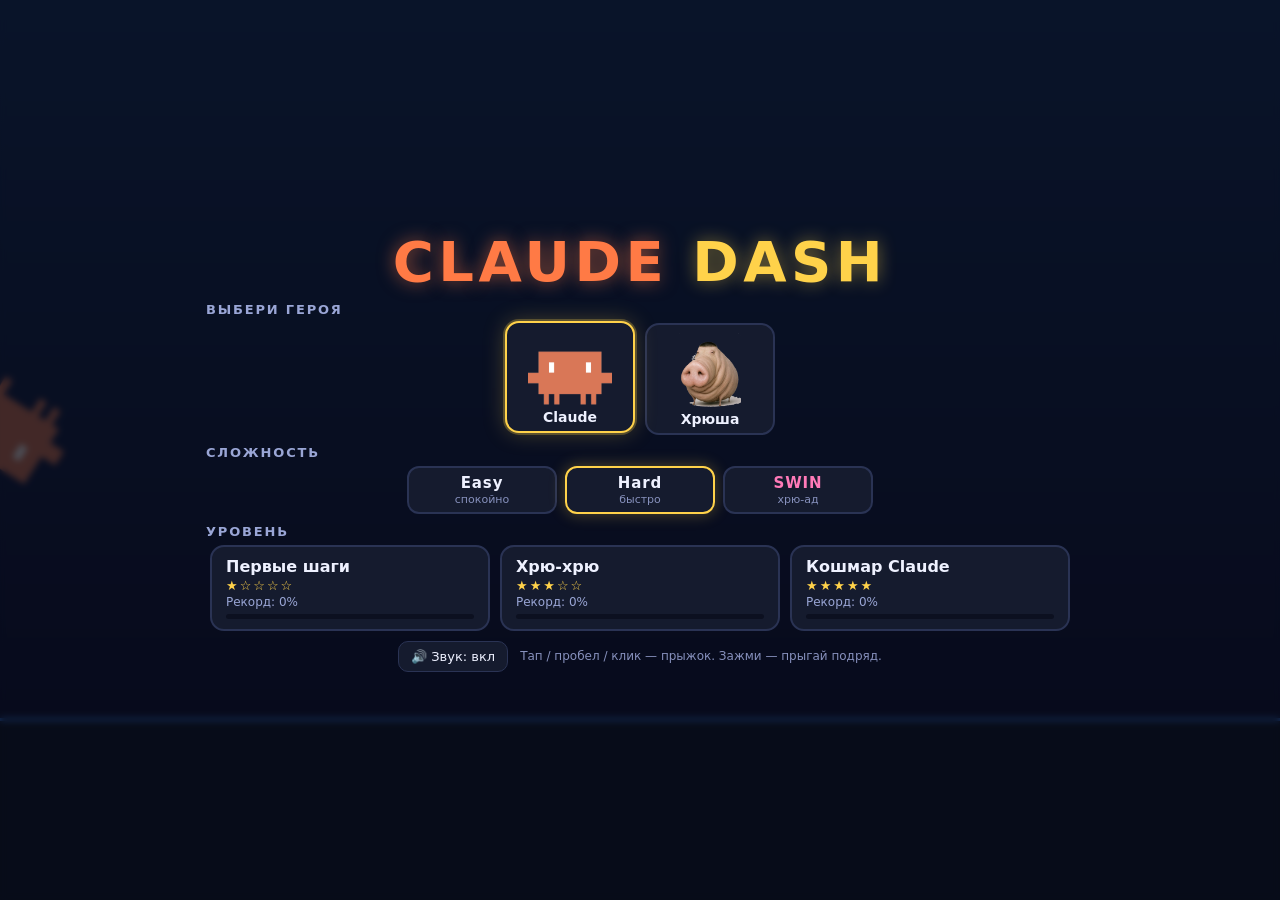
==== index.html @ 76651ed3 "deploy: 74cd31fd550b08918efb8d61b90223d0664f4975" ====
<!doctype html>
<html lang="ru">
<head>
<meta charset="utf-8">
<meta name="viewport" content="width=device-width,initial-scale=1,maximum-scale=1,user-scalable=no,viewport-fit=cover">
<meta name="theme-color" content="#0b0f1a">
<title>Claude Dash</title>
<link rel="stylesheet" href="style.css">
</head>
<body>
<canvas id="c"></canvas>

<button id="btnPause" class="hidden" aria-label="Пауза">❚❚</button>

<section id="menu" class="screen">
  <div class="menu-inner">
    <h1 class="title"><span>CLAUDE</span> <span class="dash">DASH</span></h1>

    <div class="block">
      <h2>Выбери героя</h2>
      <div id="chars" class="chars"></div>
    </div>

    <div class="block">
      <h2>Сложность</h2>
      <div id="diffs" class="diffs"></div>
    </div>

    <div class="block">
      <h2>Уровень</h2>
      <div id="levels" class="levels"></div>
    </div>

    <div class="foot">
      <button id="btnSound" class="small">🔊 Звук: вкл</button>
      <span class="hint">Тап / пробел / клик — прыжок. Зажми — прыгай подряд.</span>
    </div>
  </div>
</section>

<section id="pause" class="screen hidden">
  <div class="card">
    <h2>Пауза</h2>
    <button id="btnResume" class="big">▶ Продолжить</button>
    <button id="btnRestart" class="big alt">↻ Заново</button>
    <button id="btnMenu" class="big alt">☰ В меню</button>
  </div>
</section>

<section id="win" class="screen hidden">
  <div class="card">
    <h2>Уровень пройден!</h2>
    <p id="winStats"></p>
    <img id="winImg" alt="">
    <button id="btnAgain" class="big">↻ Ещё раз</button>
    <button id="btnNext" class="big alt">Следующий ▶</button>
    <button id="btnMenu2" class="big alt">☰ В меню</button>
  </div>
</section>

<script src="core.js"></script>
<script src="game.js"></script>
</body>
</html>
---- style.css ----
:root { --bg: #0b0f1a; --accent: #ff7a45; --accent2: #ffd24a; --card: #151b2e; --line: #2a3354; --text: #eef1ff; }
* { box-sizing: border-box; -webkit-tap-highlight-color: transparent; -webkit-user-select: none; user-select: none; }
html, body { margin: 0; height: 100%; background: var(--bg); color: var(--text); overflow: hidden; touch-action: none;
  font-family: system-ui, -apple-system, "Segoe UI", Roboto, sans-serif; }
canvas { position: fixed; inset: 0; width: 100%; height: 100%; display: block; }
.hidden { display: none !important; }

.screen { position: fixed; inset: 0; display: flex; align-items: center; justify-content: center; z-index: 5; }
#menu { background: rgba(8, 11, 22, .72); backdrop-filter: blur(3px); overflow-y: auto; align-items: flex-start; }
.menu-inner { width: min(900px, 100%); padding: max(12px, env(safe-area-inset-top)) max(16px, env(safe-area-inset-right)) 16px max(16px, env(safe-area-inset-left)); margin: auto; }

.title { margin: 4px 0 8px; text-align: center; font-size: clamp(30px, 8vh, 56px); letter-spacing: .08em; font-weight: 900; }
.title span:first-child { color: var(--accent); text-shadow: 0 0 18px rgba(255, 122, 69, .55); }
.title .dash { color: var(--accent2); text-shadow: 0 0 18px rgba(255, 210, 74, .45); }
h2 { margin: 0 0 6px; font-size: 13px; letter-spacing: .14em; text-transform: uppercase; color: #9aa6d6; }
.block { margin-bottom: 10px; }

.chars, .levels, .diffs { display: flex; gap: 10px; justify-content: center; flex-wrap: wrap; }
.char, .level { background: var(--card); border: 2px solid var(--line); border-radius: 14px; color: var(--text); cursor: pointer;
  font: inherit; transition: transform .12s, border-color .12s, box-shadow .12s; }
.char { width: 130px; padding: 8px 6px 6px; display: flex; flex-direction: column; align-items: center; gap: 4px; }
.char .pic { width: 84px; height: 74px; display: flex; align-items: flex-end; justify-content: center; }
.char img { max-width: 100%; max-height: 100%; image-rendering: auto; pointer-events: none; }
.char b { font-size: 14px; }
.char.sel { border-color: var(--accent2); box-shadow: 0 0 0 2px rgba(255, 210, 74, .25), 0 0 22px rgba(255, 210, 74, .25); transform: translateY(-2px); }
.level { min-width: 180px; padding: 10px 14px; text-align: left; flex: 1 1 180px; max-width: 280px; }
.level:active, .char:active, .big:active, .small:active { transform: scale(.97); }
.level .nm { font-weight: 800; font-size: 16px; }
.level .st { color: var(--accent2); font-size: 13px; letter-spacing: 2px; margin: 2px 0; }
.level .best { font-size: 12px; color: #9aa6d6; }
.level .bar { height: 5px; background: #0c1020; border-radius: 3px; overflow: hidden; margin-top: 5px; }
.level .bar i { display: block; height: 100%; background: linear-gradient(90deg, var(--accent), var(--accent2)); }
.level:hover, .char:hover { border-color: var(--accent); }

.foot { display: flex; gap: 12px; align-items: center; justify-content: center; flex-wrap: wrap; margin-top: 4px; }
.hint { font-size: 12px; color: #8791bd; }
button { font-family: inherit; }
.small { background: var(--card); border: 1px solid var(--line); color: var(--text); border-radius: 10px; padding: 7px 12px; font-size: 13px; cursor: pointer; }

#pause, #win { background: rgba(5, 8, 18, .66); }
.card { background: var(--card); border: 2px solid var(--line); border-radius: 18px; padding: 18px 22px; width: min(340px, 90vw); text-align: center;
  display: flex; flex-direction: column; gap: 10px; max-height: 96vh; overflow-y: auto; }
.card h2 { font-size: 20px; color: var(--accent2); letter-spacing: .06em; margin: 0; }
.card p { margin: 0; color: #c8d0f5; font-size: 14px; }
#winImg { height: 70px; object-fit: contain; align-self: center; animation: hop .6s ease-in-out infinite alternate; }
@keyframes hop { to { transform: translateY(-14px) rotate(12deg); } }
.big { background: linear-gradient(180deg, #ff9160, var(--accent)); border: 0; border-radius: 12px; padding: 12px; font-size: 17px; font-weight: 800;
  color: #25110a; cursor: pointer; }
.big.alt { background: #222b49; color: var(--text); border: 1px solid var(--line); font-weight: 600; }

#btnPause { position: fixed; z-index: 4; top: max(8px, env(safe-area-inset-top)); right: max(10px, env(safe-area-inset-right));
  width: 44px; height: 44px; border-radius: 50%; border: 2px solid rgba(255, 255, 255, .35); background: rgba(0, 0, 0, .35);
  color: #fff; font-size: 16px; cursor: pointer; }

@media (max-height: 460px) {
  .title { font-size: 26px; margin: 0 0 4px; }
  .char { width: 104px; padding: 4px; } .char .pic { width: 60px; height: 50px; }
  .level { padding: 6px 10px; min-width: 150px; } .block { margin-bottom: 6px; } .hint { display: none; }
}

.diffs { display: flex; gap: 8px; justify-content: center; }
.diff { flex: 1 1 0; max-width: 150px; background: var(--card); border: 2px solid var(--line); border-radius: 12px; color: var(--text); cursor: pointer;
  padding: 6px 8px; display: flex; flex-direction: column; align-items: center; gap: 1px; font: inherit; transition: transform .12s, border-color .12s; }
.diff b { font-size: 15px; letter-spacing: .06em; }
.diff span { font-size: 11px; color: #8791bd; }
.diff:active { transform: scale(.97); }
.diff.d-easy.sel { border-color: #5ee08a; box-shadow: 0 0 16px rgba(94, 224, 138, .3); }
.diff.d-hard.sel { border-color: var(--accent2); box-shadow: 0 0 16px rgba(255, 210, 74, .3); }
.diff.d-swin.sel { border-color: #ff4d9a; box-shadow: 0 0 18px rgba(255, 77, 154, .45); }
.diff.d-swin b { color: #ff7ab8; }
@media (max-height: 460px) { .diff { padding: 3px 6px; } .diff span { display: none; } }
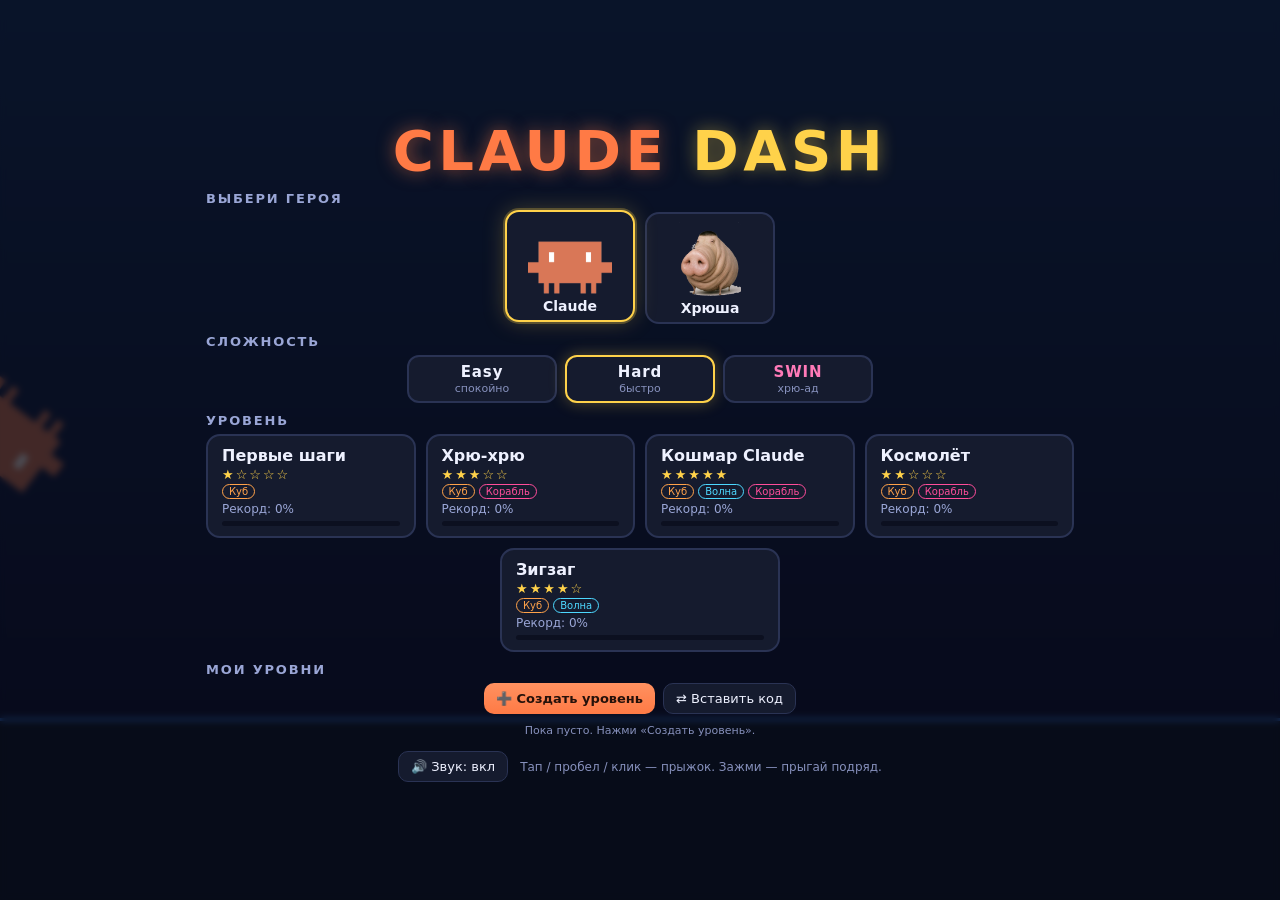
==== commit 426678b3: "deploy: df4e69ea50c8f1791fc9c50c0a81e924074bea92" ====
--- a/index.html
+++ b/index.html
@@ -31,10 +31,51 @@
       <div id="levels" class="levels"></div>
     </div>
 
+    <div class="block">
+      <h2>Мои уровни</h2>
+      <div class="cbtns">
+        <button id="btnNew" class="small go">➕ Создать уровень</button>
+        <button id="btnImport" class="small">⇄ Вставить код</button>
+      </div>
+      <div id="customList" class="clist"></div>
+    </div>
+
     <div class="foot">
       <button id="btnSound" class="small">🔊 Звук: вкл</button>
       <span class="hint">Тап / пробел / клик — прыжок. Зажми — прыгай подряд.</span>
     </div>
+  </div>
+</section>
+
+<section id="editor" class="hidden">
+  <div class="edtop">
+    <button id="edBack" class="small" aria-label="Назад">←</button>
+    <input id="edName" type="text" maxlength="24" placeholder="Название" autocomplete="off">
+    <button id="edDiff" class="small">Тест: Hard</button>
+    <button id="edTest" class="small go">▶ Тест</button>
+    <button id="edSave" class="small">💾 Сохранить</button>
+    <button id="edCode" class="small">⇄ Код</button>
+  </div>
+  <div id="edCodePanel" class="codepanel hidden">
+    <p>Код уровня. Скопируй, чтобы поделиться, или вставь чужой и нажми «Загрузить».</p>
+    <textarea id="edCodeText" rows="4" spellcheck="false"></textarea>
+    <div class="cbtns">
+      <button id="edCopy" class="small go">Копировать</button>
+      <button id="edLoad" class="small">Загрузить</button>
+      <button id="edCodeClose" class="small">Закрыть</button>
+    </div>
+    <div id="edCodeMsg" class="hint"></div>
+  </div>
+  <div class="edbottom">
+    <div class="edbar">
+      <button id="edLeft" class="small">◀</button>
+      <input id="edScroll" type="range" min="0" max="100" step="0.5" value="0" aria-label="Прокрутка уровня">
+      <button id="edRight" class="small">▶</button>
+      <button id="edLenMinus" class="small">−20</button>
+      <span id="edInfo" class="hint"></span>
+      <button id="edLenPlus" class="small">+20</button>
+    </div>
+    <div id="edTools" class="tools"></div>
   </div>
 </section>
 
--- a/style.css
+++ b/style.css
@@ -69,3 +69,42 @@
 .diff.d-swin.sel { border-color: #ff4d9a; box-shadow: 0 0 18px rgba(255, 77, 154, .45); }
 .diff.d-swin b { color: #ff7ab8; }
 @media (max-height: 460px) { .diff { padding: 3px 6px; } .diff span { display: none; } }
+
+/* ---- modes, custom levels ---- */
+.level .modes { display: flex; gap: 4px; flex-wrap: wrap; margin: 2px 0 3px; }
+.level .modes i { font-style: normal; font-size: 10px; padding: 1px 6px; border-radius: 8px; border: 1px solid currentColor; }
+.m-cube { color: #ffa24a; } .m-ship { color: #ff4d9a; } .m-wave { color: #4dd8ff; }
+.cbtns { display: flex; gap: 8px; justify-content: center; flex-wrap: wrap; margin-bottom: 6px; }
+.small.go { background: linear-gradient(180deg, #ff9160, var(--accent)); border: 0; color: #25110a; font-weight: 800; }
+.small.del { color: #ff8a9a; }
+.clist { display: flex; flex-direction: column; gap: 6px; max-width: 560px; margin: 0 auto; }
+.crow { display: flex; align-items: center; gap: 6px; background: var(--card); border: 1px solid var(--line); border-radius: 12px; padding: 6px 8px; }
+.cname { flex: 1; min-width: 0; display: flex; flex-direction: column; }
+.cname b { font-size: 14px; overflow: hidden; text-overflow: ellipsis; white-space: nowrap; }
+.cname span, .empty { font-size: 11px; color: #8791bd; }
+.empty { text-align: center; padding: 4px; }
+
+#editor { position: fixed; inset: 0; z-index: 6; pointer-events: none; }
+#editor > * { pointer-events: auto; }
+.edtop { position: absolute; top: 0; left: 0; right: 0; display: flex; gap: 6px; align-items: center; background: rgba(8, 11, 22, .82);
+  padding: 6px max(8px, env(safe-area-inset-right)) 6px max(8px, env(safe-area-inset-left)); overflow-x: auto; }
+.edtop .small { white-space: nowrap; flex: none; }
+#edName { flex: 1 1 120px; min-width: 90px; background: #0c1020; border: 1px solid var(--line); color: var(--text); border-radius: 8px; padding: 7px 9px; font: inherit; font-size: 14px;
+  -webkit-user-select: text; user-select: text; }
+.edbottom { position: absolute; left: 0; right: 0; bottom: 0; height: 84px; background: rgba(8, 11, 22, .9); display: flex; flex-direction: column;
+  padding: 0 max(8px, env(safe-area-inset-right)) 0 max(8px, env(safe-area-inset-left)); }
+.edbar { height: 32px; display: flex; align-items: center; gap: 6px; }
+.edbar .small { padding: 3px 9px; flex: none; }
+#edScroll { flex: 1; min-width: 60px; accent-color: var(--accent); }
+.tools { height: 52px; display: flex; gap: 6px; overflow-x: auto; padding-bottom: 4px; }
+.tool { flex: none; min-width: 58px; background: var(--card); border: 2px solid var(--line); border-radius: 10px; color: var(--text); display: flex; flex-direction: column;
+  align-items: center; justify-content: center; font: inherit; cursor: pointer; padding: 0 6px; }
+.tool b { font-size: 17px; line-height: 1; } .tool span { font-size: 9px; color: #8791bd; }
+.tool.sel { border-color: var(--accent2); box-shadow: 0 0 12px rgba(255, 210, 74, .3); }
+.tool.t-cube b { color: #ffa24a; } .tool.t-ship b { color: #ff4d9a; } .tool.t-wave b { color: #4dd8ff; }
+.codepanel { position: absolute; top: 52px; left: 50%; transform: translateX(-50%); width: min(520px, 94vw); background: var(--card); border: 2px solid var(--line);
+  border-radius: 14px; padding: 10px; display: flex; flex-direction: column; gap: 8px; }
+.codepanel p { margin: 0; font-size: 12px; color: #c8d0f5; }
+.codepanel textarea { width: 100%; background: #0c1020; color: var(--text); border: 1px solid var(--line); border-radius: 8px; padding: 6px; font: 11px monospace;
+  -webkit-user-select: text; user-select: text; resize: none; }
+@media (max-height: 460px) { .level .modes { display: none; } }
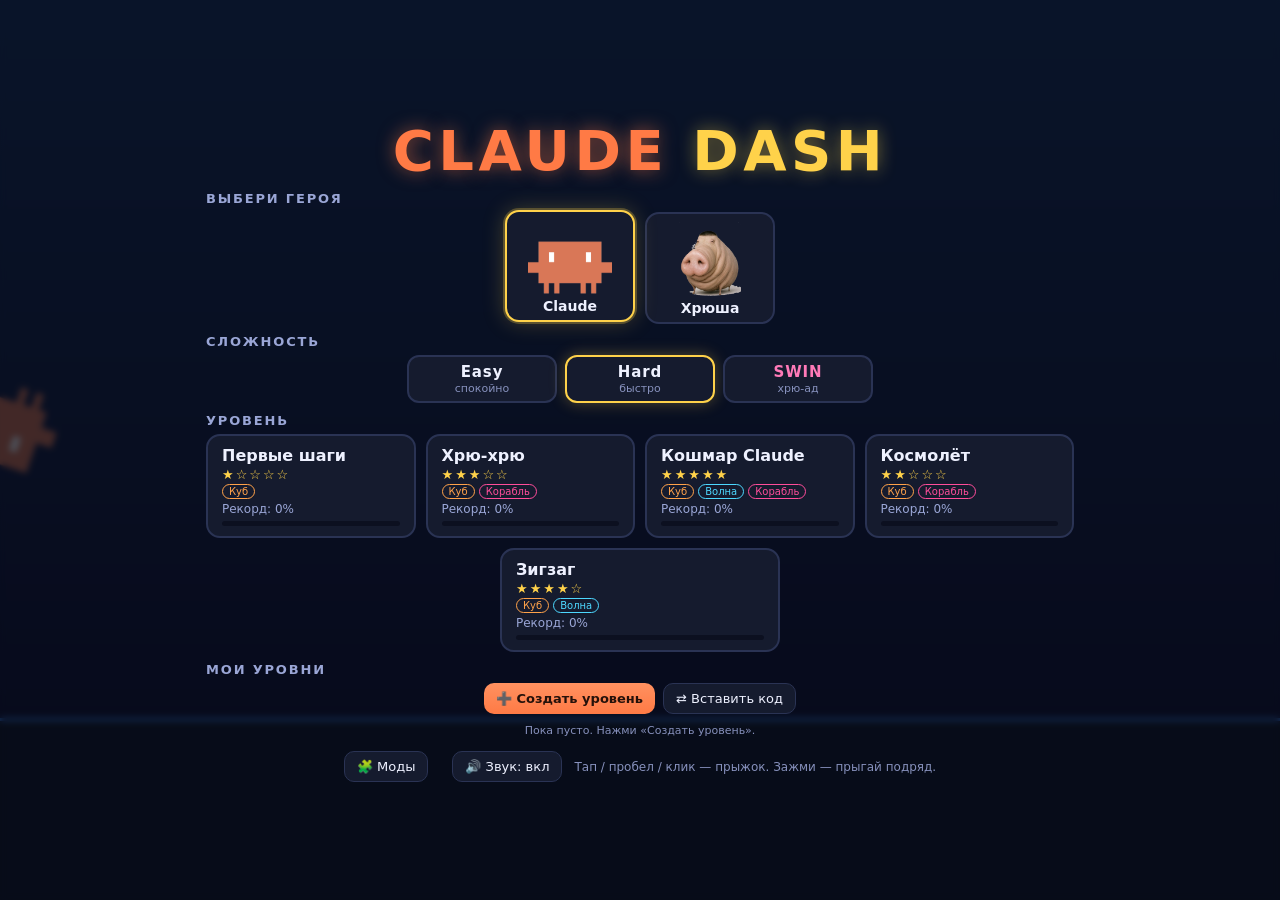
==== commit 68cb818b: "deploy: 47993f1d11a52de9e074f2f79384eb05094ebdf3" ====
--- a/index.html
+++ b/index.html
@@ -40,12 +40,40 @@
       <div id="customList" class="clist"></div>
     </div>
 
+    <div id="modLevelsBlock" class="block hidden">
+      <h2>Уровни из модов</h2>
+      <div id="modLevels" class="clist"></div>
+    </div>
+
     <div class="foot">
+      <button id="btnMods" class="small">🧩 Моды</button>
+      <span id="modButtons" class="cbtns" style="margin:0"></span>
       <button id="btnSound" class="small">🔊 Звук: вкл</button>
       <span class="hint">Тап / пробел / клик — прыжок. Зажми — прыгай подряд.</span>
     </div>
   </div>
 </section>
+
+<section id="mods" class="screen hidden">
+  <div class="card modcard">
+    <div class="mhead"><h2>Моды</h2><button id="modClose" class="small">← Назад</button></div>
+    <p class="warn">Мод — это код. Он выполняется внутри игры и может менять её как угодно. Ставь только те моды, которым доверяешь. Описание API: docs/MODDING.md в репозитории.</p>
+    <div id="modList" class="mlist"></div>
+    <h2>Добавить мод</h2>
+    <textarea id="modSrc" rows="5" spellcheck="false" placeholder="Вставь код мода: ClaudeDash.register({ ... })"></textarea>
+    <div class="cbtns">
+      <button id="modInstall" class="small go">Установить код</button>
+      <button id="modFileBtn" class="small">Из файла…</button>
+      <input id="modFile" type="file" accept=".js,text/javascript,application/javascript" hidden>
+    </div>
+    <div class="urlrow"><input id="modUrl" type="url" placeholder="https://…/mod.js" autocomplete="off"><button id="modUrlBtn" class="small">Скачать</button></div>
+    <div id="modMsg" class="hint"></div>
+    <h2>Примеры</h2>
+    <div id="modExamples" class="mlist"></div>
+  </div>
+</section>
+
+<div id="toast" class="toast hidden"></div>
 
 <section id="editor" class="hidden">
   <div class="edtop">
@@ -100,6 +128,8 @@
 </section>
 
 <script src="core.js"></script>
+<script src="mods.js"></script>
+<script src="examples.js"></script>
 <script src="game.js"></script>
 </body>
 </html>
--- a/style.css
+++ b/style.css
@@ -108,3 +108,20 @@
 .codepanel textarea { width: 100%; background: #0c1020; color: var(--text); border: 1px solid var(--line); border-radius: 8px; padding: 6px; font: 11px monospace;
   -webkit-user-select: text; user-select: text; resize: none; }
 @media (max-height: 460px) { .level .modes { display: none; } }
+
+/* ---- mods ---- */
+.modcard { width: min(600px, 94vw); text-align: left; gap: 8px; }
+.mhead { display: flex; justify-content: space-between; align-items: center; }
+.warn { font-size: 12px; color: #ffcf7a; background: rgba(255, 180, 60, .08); border: 1px solid rgba(255, 180, 60, .3); border-radius: 10px; padding: 7px 10px; }
+.mlist { display: flex; flex-direction: column; gap: 6px; }
+.mrow { display: flex; align-items: center; gap: 6px; background: #0f1426; border: 1px solid var(--line); border-radius: 10px; padding: 6px 8px; }
+.mrow.off { opacity: .6; }
+.minfo { flex: 1; min-width: 0; display: flex; flex-direction: column; gap: 1px; }
+.minfo b { font-size: 14px; } .minfo span { font-size: 11px; color: #9aa6d6; overflow-wrap: anywhere; }
+.minfo em { font-size: 11px; font-style: normal; color: #5ee08a; } .minfo em.bad { color: #ff8a9a; overflow-wrap: anywhere; }
+.small:disabled { opacity: .5; cursor: default; }
+.modcard textarea, .urlrow input { width: 100%; background: #0c1020; color: var(--text); border: 1px solid var(--line); border-radius: 8px; padding: 7px; font: 12px monospace;
+  -webkit-user-select: text; user-select: text; resize: vertical; }
+.urlrow { display: flex; gap: 6px; } .urlrow input { font: 13px system-ui, sans-serif; }
+.toast { position: fixed; left: 50%; bottom: 18px; transform: translateX(-50%); background: rgba(20, 26, 48, .96); border: 1px solid var(--line); color: var(--text);
+  border-radius: 12px; padding: 9px 14px; font-size: 13px; z-index: 20; max-width: 90vw; pointer-events: none; }
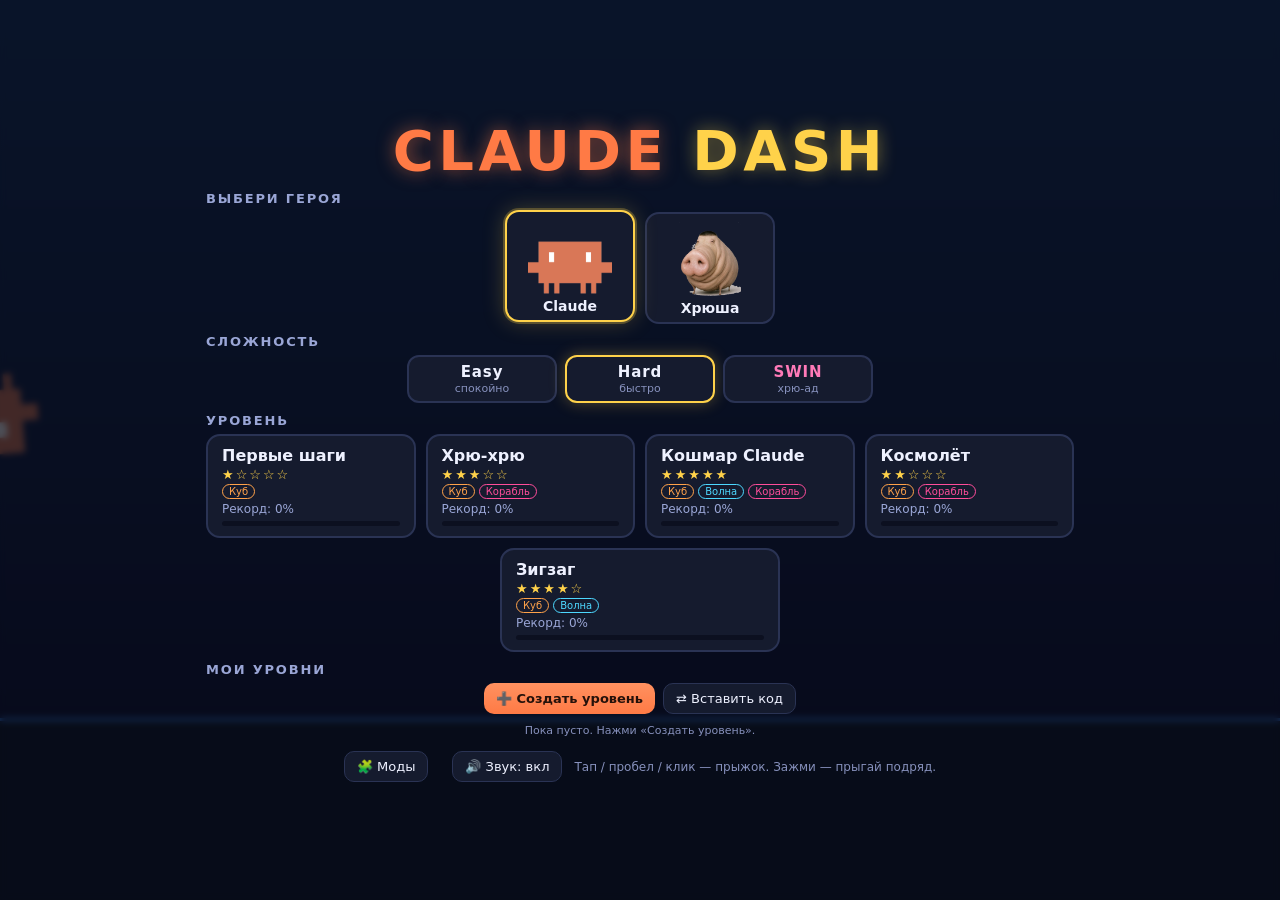
==== commit bc5eae1b: "deploy: 941afdf13a1553f47e518d3045aea25e67c40633" ====
--- a/index.html
+++ b/index.html
@@ -73,6 +73,14 @@
   </div>
 </section>
 
+<section id="modMenu" class="screen hidden">
+  <div class="card modcard">
+    <div class="mhead"><h2 id="modMenuTitle"></h2><button id="modMenuClose" class="small">← Назад</button></div>
+    <div id="modMenuBody" class="mui"></div>
+  </div>
+</section>
+
+<div id="modPanels" class="modpanels"></div>
 <div id="toast" class="toast hidden"></div>
 
 <section id="editor" class="hidden">
@@ -113,6 +121,7 @@
     <button id="btnResume" class="big">▶ Продолжить</button>
     <button id="btnRestart" class="big alt">↻ Заново</button>
     <button id="btnMenu" class="big alt">☰ В меню</button>
+    <div id="pauseExtra" class="pauseextra"></div>
   </div>
 </section>
 
@@ -129,6 +138,7 @@
 
 <script src="core.js"></script>
 <script src="mods.js"></script>
+<script src="modui.js"></script>
 <script src="examples.js"></script>
 <script src="game.js"></script>
 </body>
--- a/style.css
+++ b/style.css
@@ -125,3 +125,39 @@
 .urlrow { display: flex; gap: 6px; } .urlrow input { font: 13px system-ui, sans-serif; }
 .toast { position: fixed; left: 50%; bottom: 18px; transform: translateX(-50%); background: rgba(20, 26, 48, .96); border: 1px solid var(--line); color: var(--text);
   border-radius: 12px; padding: 9px 14px; font-size: 13px; z-index: 20; max-width: 90vw; pointer-events: none; }
+
+/* ---- mod UI (menus, panels) ---- */
+.pauseextra { display: flex; flex-direction: column; gap: 10px; }
+#modMenuBody { max-height: 64vh; overflow-y: auto; display: flex; flex-direction: column; gap: 8px; padding-right: 2px; }
+.mui-heading { margin: 4px 0 0; font-size: 13px; letter-spacing: .1em; text-transform: uppercase; color: #9aa6d6; }
+.mui-text { margin: 0; font-size: 13px; color: #c8d0f5; white-space: pre-wrap; overflow-wrap: anywhere; }
+.mui-sep { border: 0; border-top: 1px solid var(--line); margin: 2px 0; width: 100%; }
+.mui-image { align-self: center; max-width: 100%; object-fit: contain; }
+.mui-field { display: flex; flex-direction: column; gap: 4px; }
+.mui-label { font-size: 12px; color: #c8d0f5; }
+.mui-field input[type=text], .mui-field select, .mui-field textarea { width: 100%; background: #0c1020; color: var(--text); border: 1px solid var(--line); border-radius: 8px;
+  padding: 7px 9px; font: inherit; font-size: 14px; -webkit-user-select: text; user-select: text; }
+.mui-field input[type=range] { width: 100%; accent-color: var(--accent); }
+.mui-toggle { display: flex; align-items: center; justify-content: space-between; gap: 10px; cursor: pointer; }
+.mui-toggle input { position: absolute; opacity: 0; pointer-events: none; }
+.mui-switch { width: 40px; height: 22px; border-radius: 11px; background: #2a3354; position: relative; flex: none; transition: background .15s; }
+.mui-switch::after { content: ""; position: absolute; top: 3px; left: 3px; width: 16px; height: 16px; border-radius: 50%; background: #fff; transition: transform .15s; }
+.mui-toggle input:checked + .mui-switch { background: var(--accent); }
+.mui-toggle input:checked + .mui-switch::after { transform: translateX(18px); }
+.mui-toggle input:focus-visible + .mui-switch { outline: 2px solid var(--accent2); }
+.mui-row { display: flex; gap: 8px; flex-wrap: wrap; align-items: flex-end; } .mui-row > * { flex: 1 1 120px; min-width: 0; }
+.mui-button { align-self: flex-start; }
+.mui-progress { height: 8px; background: #0c1020; border-radius: 4px; overflow: hidden; } .mui-progress i { display: block; height: 100%; background: linear-gradient(90deg, var(--accent), var(--accent2)); }
+.mui-list { display: flex; flex-direction: column; gap: 6px; }
+.mui-lrow { display: flex; align-items: center; gap: 6px; background: #0f1426; border: 1px solid var(--line); border-radius: 10px; padding: 6px 8px; }
+.mui-linfo { flex: 1; min-width: 0; display: flex; flex-direction: column; } .mui-linfo b { font-size: 14px; } .mui-linfo span { font-size: 11px; color: #9aa6d6; overflow-wrap: anywhere; }
+.mui-empty { font-size: 12px; color: #8791bd; text-align: center; padding: 4px; }
+.mui-err { font-size: 12px; color: #ff8a9a; }
+.modpanels { position: fixed; inset: 0; pointer-events: none; z-index: 3; }
+.mpanel { position: absolute; max-width: min(320px, 70vw); background: rgba(8, 11, 22, .6); border: 1px solid rgba(255, 255, 255, .15); border-radius: 10px; padding: 6px 9px;
+  display: flex; flex-direction: column; gap: 4px; font-size: 12px; }
+.mpanel.ia { pointer-events: auto; }
+.mpanel .mui-text { font-size: 12px; } .mpanel .mui-heading { font-size: 11px; margin: 0; }
+.mpanel.p-top-left { top: 40px; left: max(8px, env(safe-area-inset-left)); } .mpanel.p-top-right { top: 60px; right: max(8px, env(safe-area-inset-right)); }
+.mpanel.p-bottom-left { bottom: 8px; left: max(8px, env(safe-area-inset-left)); } .mpanel.p-bottom-right { bottom: 8px; right: max(8px, env(safe-area-inset-right)); }
+.mpanel.p-top { top: 36px; left: 50%; transform: translateX(-50%); } .mpanel.p-bottom { bottom: 8px; left: 50%; transform: translateX(-50%); }
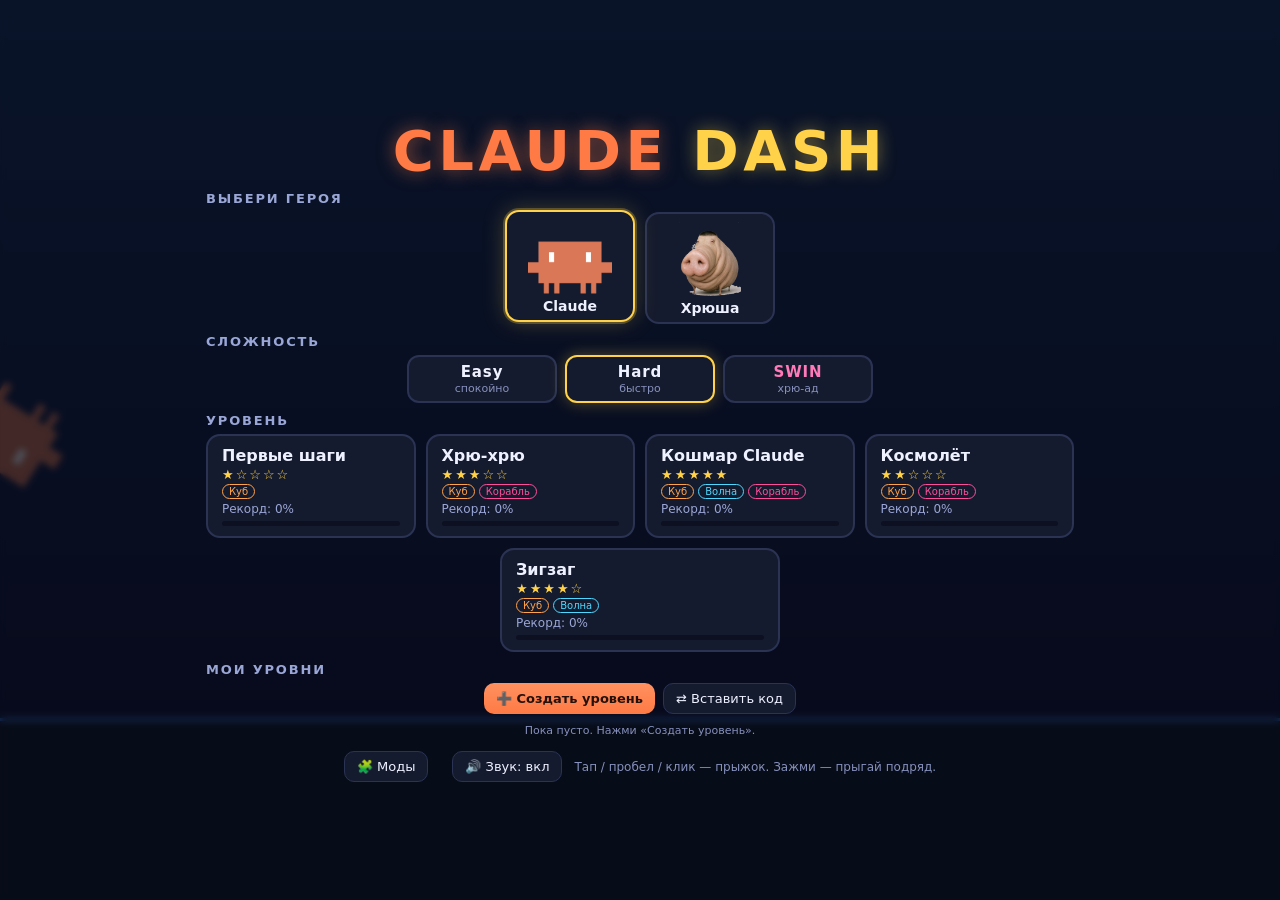
==== commit 2606be61: "deploy: 68223c3b7a2e927569823860e23bb1a7bb17b6cd" ====
--- a/index.html
+++ b/index.html
@@ -14,6 +14,7 @@
 
 <section id="menu" class="screen">
   <div class="menu-inner">
+    <div id="safeBanner" class="safebanner hidden">Безопасный режим: моды выключены</div>
     <h1 class="title"><span>CLAUDE</span> <span class="dash">DASH</span></h1>
 
     <div class="block">
@@ -58,6 +59,7 @@
   <div class="card modcard">
     <div class="mhead"><h2>Моды</h2><button id="modClose" class="small">← Назад</button></div>
     <p class="warn">Мод — это код. Он выполняется внутри игры и может менять её как угодно. Ставь только те моды, которым доверяешь. Описание API: docs/MODDING.md в репозитории.</p>
+    <div id="safeNote" class="warn hidden">Безопасный режим: моды сейчас не работают. Здесь можно выключить или удалить сломанный мод, потом запусти игру обычным способом.</div>
     <div id="modList" class="mlist"></div>
     <h2>Добавить мод</h2>
     <textarea id="modSrc" rows="5" spellcheck="false" placeholder="Вставь код мода: ClaudeDash.register({ ... })"></textarea>
--- a/style.css
+++ b/style.css
@@ -135,7 +135,7 @@
 .mui-image { align-self: center; max-width: 100%; object-fit: contain; }
 .mui-field { display: flex; flex-direction: column; gap: 4px; }
 .mui-label { font-size: 12px; color: #c8d0f5; }
-.mui-field input[type=text], .mui-field select, .mui-field textarea { width: 100%; background: #0c1020; color: var(--text); border: 1px solid var(--line); border-radius: 8px;
+.mui-field input[type=text], .mui-field input[type=password], .mui-field select, .mui-field textarea { width: 100%; background: #0c1020; color: var(--text); border: 1px solid var(--line); border-radius: 8px;
   padding: 7px 9px; font: inherit; font-size: 14px; -webkit-user-select: text; user-select: text; }
 .mui-field input[type=range] { width: 100%; accent-color: var(--accent); }
 .mui-toggle { display: flex; align-items: center; justify-content: space-between; gap: 10px; cursor: pointer; }
@@ -161,3 +161,5 @@
 .mpanel.p-top-left { top: 40px; left: max(8px, env(safe-area-inset-left)); } .mpanel.p-top-right { top: 60px; right: max(8px, env(safe-area-inset-right)); }
 .mpanel.p-bottom-left { bottom: 8px; left: max(8px, env(safe-area-inset-left)); } .mpanel.p-bottom-right { bottom: 8px; right: max(8px, env(safe-area-inset-right)); }
 .mpanel.p-top { top: 36px; left: 50%; transform: translateX(-50%); } .mpanel.p-bottom { bottom: 8px; left: 50%; transform: translateX(-50%); }
+
+.safebanner { text-align: center; font-size: 12px; font-weight: 700; color: #ffcf7a; background: rgba(255, 180, 60, .12); border: 1px solid rgba(255, 180, 60, .4); border-radius: 10px; padding: 5px 10px; margin: 2px auto 6px; max-width: 360px; }
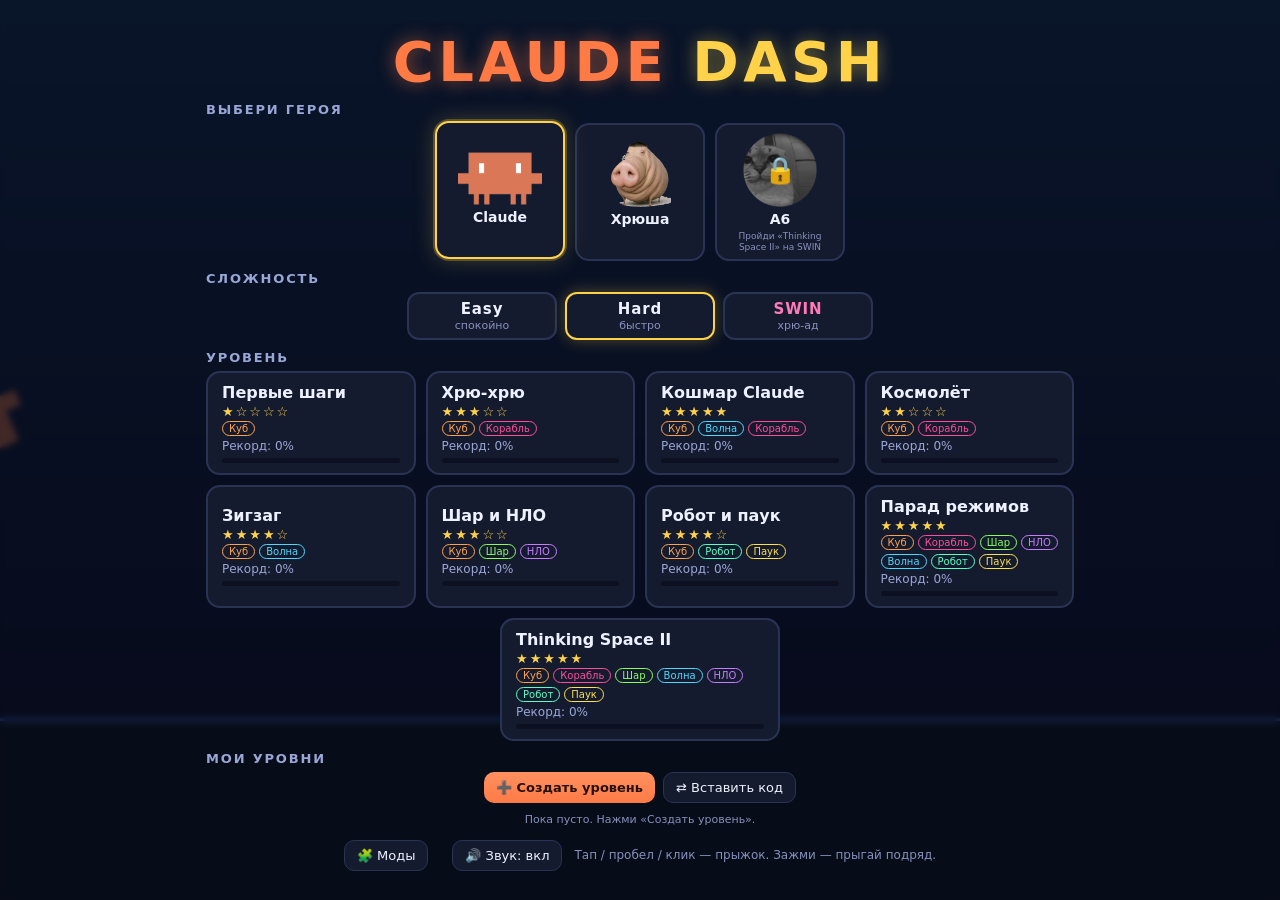
==== commit 6235b91b: "deploy: 19a792ccf23a9fcd1aa9dba20b4eab84f4658ab2" ====
--- a/index.html
+++ b/index.html
@@ -131,6 +131,11 @@
   <div class="card">
     <h2>Уровень пройден!</h2>
     <p id="winStats"></p>
+    <div id="winUnlock" class="unlock hidden">
+      <img id="unlockImg" alt="">
+      <div class="uinfo"><b>🔓 Открыт новый скин!</b><span id="unlockName"></span></div>
+      <button id="btnWear" class="small go">Надеть</button>
+    </div>
     <img id="winImg" alt="">
     <button id="btnAgain" class="big">↻ Ещё раз</button>
     <button id="btnNext" class="big alt">Следующий ▶</button>
--- a/style.css
+++ b/style.css
@@ -163,3 +163,16 @@
 .mpanel.p-top { top: 36px; left: 50%; transform: translateX(-50%); } .mpanel.p-bottom { bottom: 8px; left: 50%; transform: translateX(-50%); }
 
 .safebanner { text-align: center; font-size: 12px; font-weight: 700; color: #ffcf7a; background: rgba(255, 180, 60, .12); border: 1px solid rgba(255, 180, 60, .4); border-radius: 10px; padding: 5px 10px; margin: 2px auto 6px; max-width: 360px; }
+
+.m-ball { color: #8aff5a; } .m-ufo { color: #c77dff; } .m-robot { color: #5affc4; } .m-spider { color: #ffe14a; }
+.tool.t-ball b { color: #8aff5a; } .tool.t-ufo b { color: #c77dff; } .tool.t-robot b { color: #5affc4; } .tool.t-spider b { color: #ffe14a; }
+
+/* ---- locked skins, unlock banner ---- */
+.char .pic { position: relative; }
+.char.locked img { filter: grayscale(1) brightness(.55); }
+.char .lock { position: absolute; inset: 0; display: flex; align-items: center; justify-content: center; font-size: 26px; }
+.char small { font-size: 9px; line-height: 1.2; color: #8791bd; max-width: 112px; text-align: center; }
+.char.locked { cursor: help; }
+.unlock { display: flex; align-items: center; gap: 10px; background: rgba(94, 224, 138, .1); border: 1px solid rgba(94, 224, 138, .45); border-radius: 12px; padding: 8px 10px; text-align: left; }
+.unlock img { width: 48px; height: 48px; object-fit: contain; border-radius: 50%; flex: none; }
+.unlock .uinfo { flex: 1; min-width: 0; display: flex; flex-direction: column; } .unlock .uinfo b { font-size: 13px; color: #5ee08a; } .unlock .uinfo span { font-size: 12px; color: #c8d0f5; }
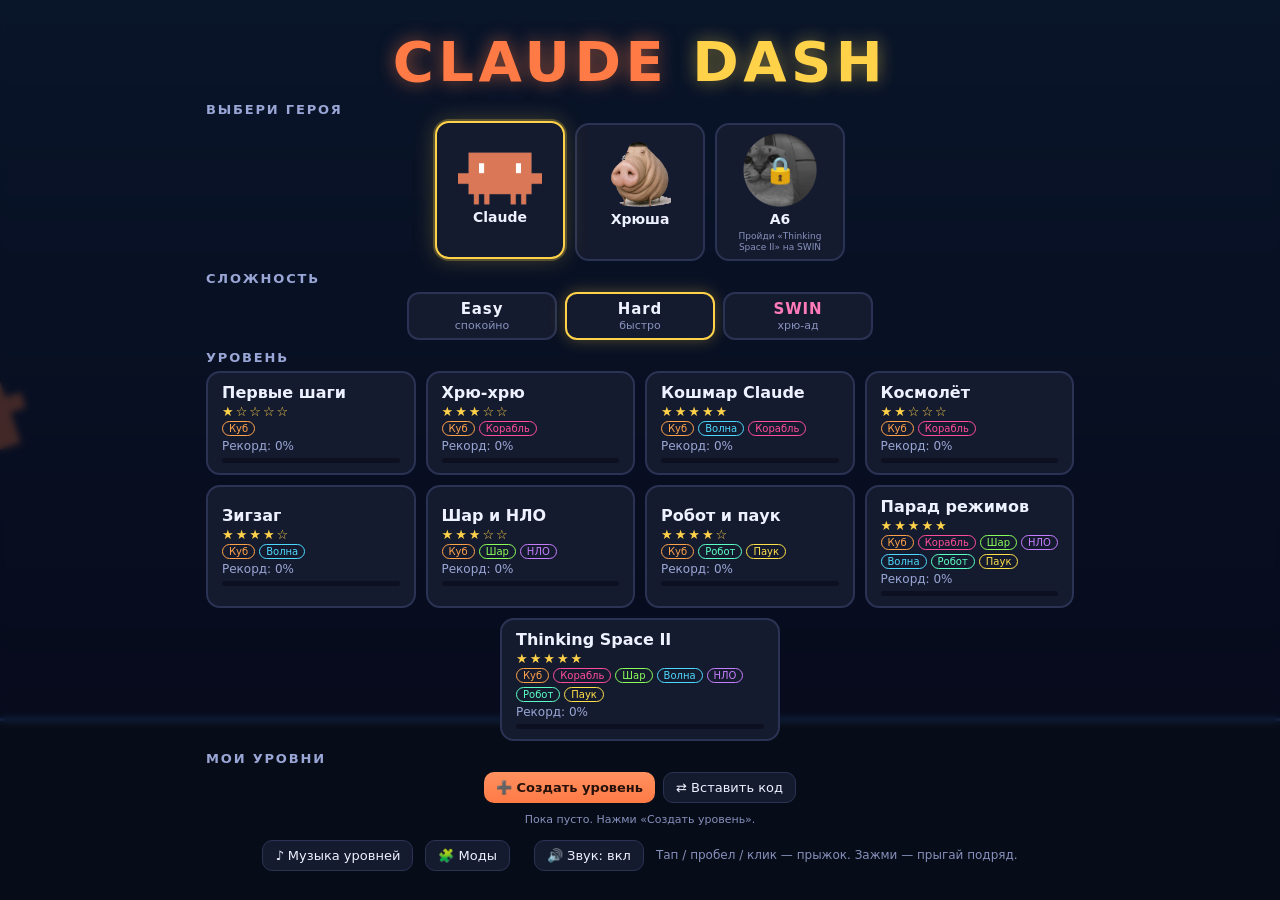
==== commit 541273e3: "deploy: 3b60c651347cdbc3cb43bb55617998c174776461" ====
--- a/index.html
+++ b/index.html
@@ -47,11 +47,22 @@
     </div>
 
     <div class="foot">
+      <button id="btnMusic" class="small">♪ Музыка уровней</button>
       <button id="btnMods" class="small">🧩 Моды</button>
       <span id="modButtons" class="cbtns" style="margin:0"></span>
       <button id="btnSound" class="small">🔊 Звук: вкл</button>
       <span class="hint">Тап / пробел / клик — прыжок. Зажми — прыгай подряд.</span>
     </div>
+  </div>
+</section>
+
+<section id="musicScreen" class="screen hidden">
+  <div class="card modcard">
+    <div class="mhead"><h2>Музыка уровней</h2><button id="musicClose" class="small">← Назад</button></div>
+    <p class="warn" style="color:#c8d0f5;background:rgba(120,140,255,.08);border-color:rgba(120,140,255,.3)">Выбери звуковой файл с устройства для любого уровня. Он остаётся только на этом устройстве, в игру и в интернет не загружается. Музыка начинается заново с каждой попыткой, как встроенная.</p>
+    <div id="musicList" class="mlist"></div>
+    <input id="musicFile" type="file" accept="audio/*,.mp3,.ogg,.wav,.m4a,.aac,.flac,.opus" hidden>
+    <div id="musicMsg" class="hint"></div>
   </div>
 </section>
 
--- a/style.css
+++ b/style.css
@@ -176,3 +176,8 @@
 .unlock { display: flex; align-items: center; gap: 10px; background: rgba(94, 224, 138, .1); border: 1px solid rgba(94, 224, 138, .45); border-radius: 12px; padding: 8px 10px; text-align: left; }
 .unlock img { width: 48px; height: 48px; object-fit: contain; border-radius: 50%; flex: none; }
 .unlock .uinfo { flex: 1; min-width: 0; display: flex; flex-direction: column; } .unlock .uinfo b { font-size: 13px; color: #5ee08a; } .unlock .uinfo span { font-size: 12px; color: #c8d0f5; }
+
+.level .mus { font-size: 10px; color: #c77dff; margin: 1px 0 2px; overflow: hidden; text-overflow: ellipsis; white-space: nowrap; }
+
+.moff { width: 64px; background: #0c1020; color: var(--text); border: 1px solid var(--line); border-radius: 8px; padding: 5px 6px; font: inherit; font-size: 13px; }
+.mlab { font-size: 11px; color: #9aa6d6; white-space: nowrap; }
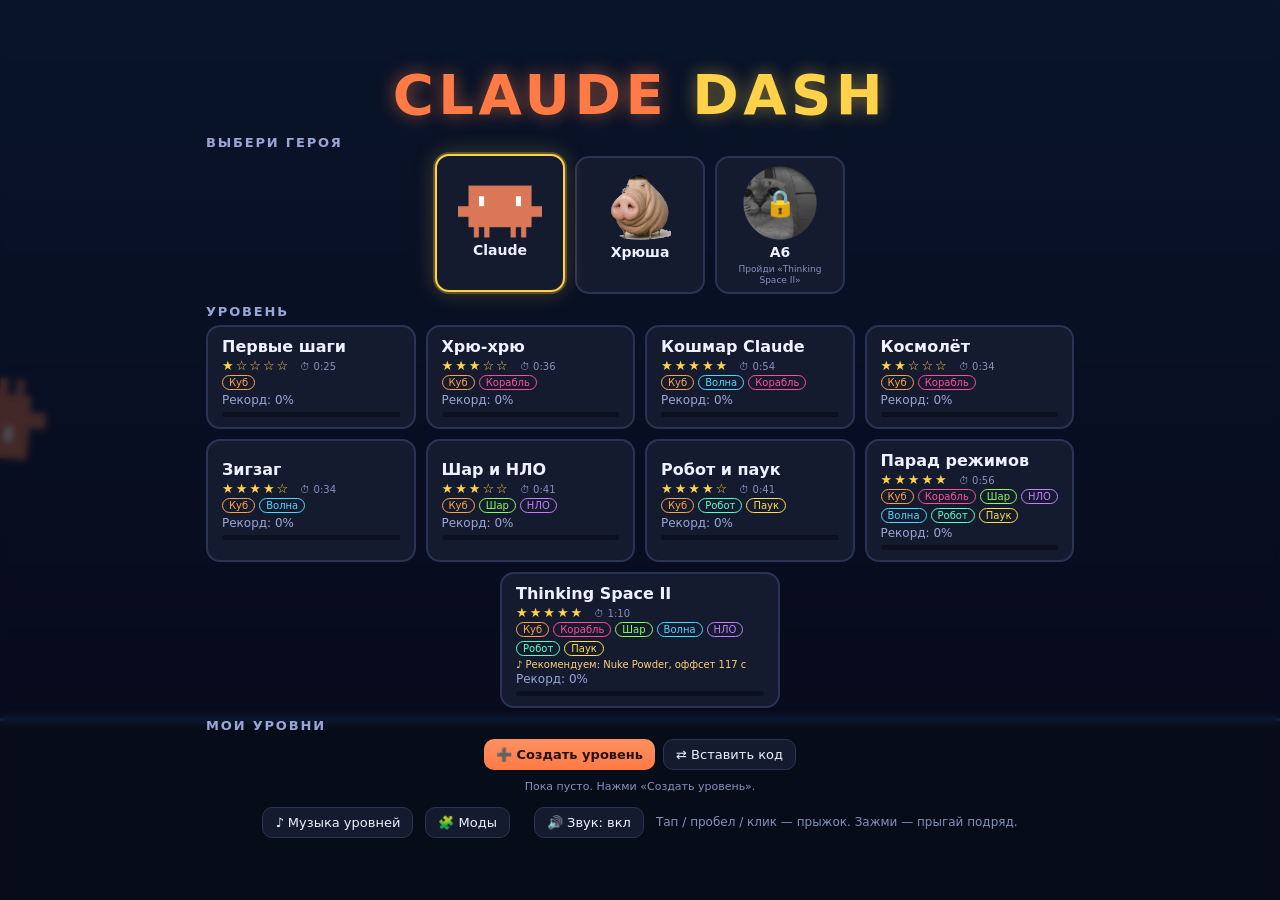
==== commit bde7d62b: "deploy: 9cee56cbbaa44d40e029502f55f65a9db030161f" ====
--- a/index.html
+++ b/index.html
@@ -22,12 +22,7 @@
       <div id="chars" class="chars"></div>
     </div>
 
-    <div class="block">
-      <h2>Сложность</h2>
-      <div id="diffs" class="diffs"></div>
-    </div>
-
-    <div class="block">
+        <div class="block">
       <h2>Уровень</h2>
       <div id="levels" class="levels"></div>
     </div>
@@ -100,7 +95,6 @@
   <div class="edtop">
     <button id="edBack" class="small" aria-label="Назад">←</button>
     <input id="edName" type="text" maxlength="24" placeholder="Название" autocomplete="off">
-    <button id="edDiff" class="small">Тест: Hard</button>
     <button id="edTest" class="small go">▶ Тест</button>
     <button id="edSave" class="small">💾 Сохранить</button>
     <button id="edCode" class="small">⇄ Код</button>
--- a/style.css
+++ b/style.css
@@ -181,3 +181,9 @@
 
 .moff { width: 64px; background: #0c1020; color: var(--text); border: 1px solid var(--line); border-radius: 8px; padding: 5px 6px; font: inherit; font-size: 13px; }
 .mlab { font-size: 11px; color: #9aa6d6; white-space: nowrap; }
+
+.level .dur { font-size: 10px; color: #8791bd; margin-left: 4px; letter-spacing: 0; }
+.level .mus.hint { color: #ffcf7a; }
+.minfo .mhint { color: #ffcf7a; font-size: 11px; }
+.moff { width: 72px; }
+#musicList .mrow { flex-wrap: wrap; } #musicList .minfo { flex: 1 1 200px; }
